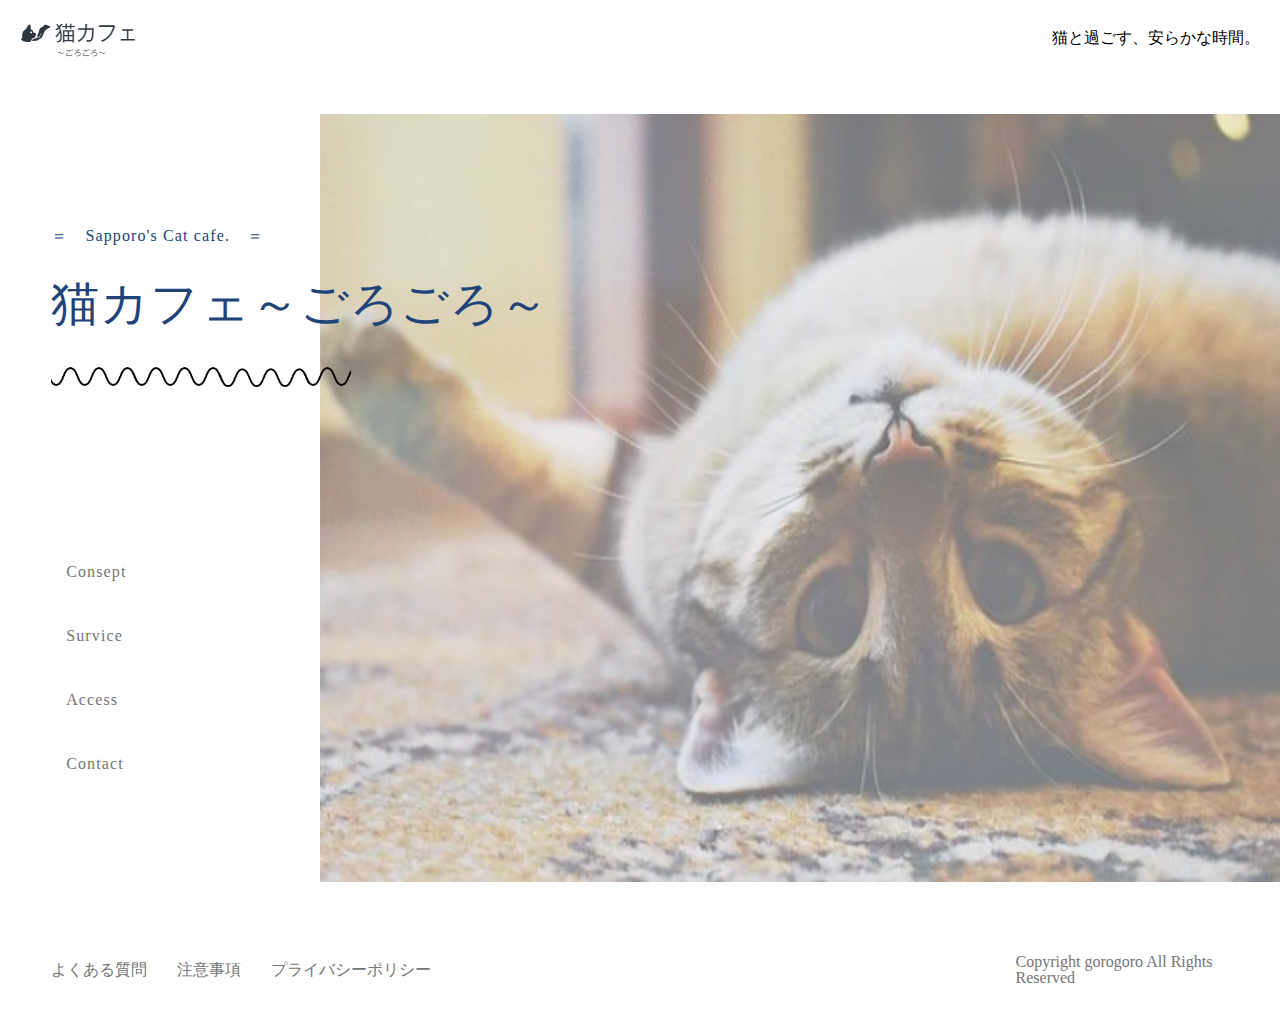
==== index.html @ 6cad1831 "Add files via upload" ====
<!DOCTYPE html>
<html lang="ja">
<head>
    <meta charset="UTF-8">
    <meta http-equiv="X-UA-Compatible" content="IE=edge">
    <meta name="viewport" content="width=device-width, initial-scale=1.0">
    <link rel="stylesheet" href="style.css">
    <script src="https://ajax.googleapis.com/ajax/libs/jquery/3.6.1/jquery.min.js"></script>
    <title>猫カフェ～ごろごろ～</title>
</head>
<body>
    <header>
        <div class="first-hd">
            <div class="hd-logo">
                <a href="./index.html"><img src="./images/logo (1).png" alt=""></a>
            </div>
            <div class="first-hd-message">
                <p>猫と過ごす、安らかな時間。</p>
            </div>
        </div>

        <div class="scroll-none">
            <div class="scroll-hd">
                <div class="scroll-icon">
                    <a href="./index.html"><img src="./images/logo (1).png" alt=""></a>
                </div>
                <nav class="scroll-nav">
                    <ul class="scroll-list">
                        <li><a href="./concept.html">Consept</a></li>
                        <li><a href="./survice.html">Survice</a></li>
                        <li><a href="./access.html">Access</a></li>
                        <li><a href="./contact.html">Contact</a></li>
                    </ul>
                </nav>
            </div>
        </div>

        <div class="top-r">
            <div class="button">
                <span></span>
            </div>
        </div>
        <nav class="slide-nav">
            <ul>
                <li><a href="./concept.html">Consept</a></li>
                <li><a href="./survice.html">Survice</a></li>
                <li><a href="./access.html">Access</a></li>
                <li><a href="./contact.html">Contact</a></li>
            </ul>
        </nav> 
    </header>
    <main>
        <div class="main-area">
            <div class="main-img">
                <div class="main-title">
                    <p>＝　Sapporo's Cat cafe.　＝</p>
                    <h2>猫カフェ～ごろごろ～</h2>
                    <div class="wave"><img src="./images/wave-9.png" alt=""></div>
                </div>
                 
            </div>
            <nav class="main-nav">
                <ul class="main-list">
                    <li><a href="./concept.html">Consept</a></li>
                    <li><a href="./survice.html">Survice</a></li>
                    <li><a href="./access.html">Access</a></li>
                    <li><a href="./contact.html">Contact</a></li>
                </ul>
            </nav>   
        </div>
    </main>
    <footer>
        <div class="ft-area">
            <ul class="ft-list">
                <li><a href="#">よくある質問</a></li>
                <li><a href="#">注意事項</a></li>
                <li><a href="#">プライバシーポリシー</a></li>
            </ul>
            <div class="copy-right">
                <p>Copyright gorogoro All Rights Reserved</p>
            </div>
            
        </div>
    </footer>

    <script>

        $(window).scroll(function(){
            $hdTop = $(this).scrollTop();
            if($hdTop >= 76) {
                $(".scroll-none").fadeIn(500);
            } else {
                $(".scroll-none").fadeOut(500);
            }
        })

        $(window).scroll(function(){
            var $top = $(window).scrollTop();
            var $hdH = $(".first-hd").outerHeight(true);

            console.log($hdH);

            if($top >= $hdH){
                $(".first-hd").addClass("hd-off");
                $(".button").addClass("btn-on");
            } else {
                $(".first-hd").removeClass("hd-off");
                $(".button").removeClass("btn-on");
            }
        })

        $(".button").click(function(){
            $(this).toggleClass("active");
            $(".slide-nav").toggleClass("scroll-0");
        });

    </script>
</body>
</html>
---- style.css ----
@charset "utf-8";

html,
body,
div,
span,
object,
iframe,
h1,
h2,
h3,
h4,
h5,
h6,
p,
blockquote,
pre,
abbr,
address,
cite,
code,
del,
dfn,
em,
ins,
kbd,
q,
samp,
small,
strong,
sub,
sup,
var,
b,
i,
dl,
dt,
dd,
ol,
ul,
li,
fieldset,
form,
label,
legend,
table,
caption,
tbody,
tfoot,
thead,
tr,
th,
td,
article,
aside,
canvas,
details,
figcaption,
figure,
footer,
header,
hgroup,
menu,
nav,
section,
summary,
time,
mark,
audio,
video {
    margin: 0;
    padding: 0;
    border: 0;
    outline: 0;
    font-size: 100%;
    vertical-align: baseline;
    background: transparent;
    font-weight: normal;
}
img {
    margin: 0;
    padding: 0;
    border: 0;
    outline: 0;
    font-size: 100%;
    vertical-align: bottom;
    background: transparent;
}
article,
aside,
details,
figcaption,
figure,
footer,
header,
hgroup,
menu,
nav,
section {
    display: block;
}
body {
    line-height: 1;
}
ol,
ul {
    list-style: none;
}
blockquote,
q {
    quotes: none;
}
blockquote:before,
blockquote:after,
q:before,
q:after {
    content: "";
    content: none;
}
table {
    border-collapse: collapse;
    border-spacing: 0;
}
ol,
ul {
    list-style: none;
}
blockquote,
q {
    quotes: none;
}
a {
    margin: 0;
    padding: 0;
    font-size: 100%;
    vertical-align: baseline;
    background: transparent;
    text-decoration: none;
}
ins {
    background-color: #ff9;
    color: #000;
    text-decoration: none;
}


/* ---------------ここから-------------------------- */


/* body {
    overflow-x: hidden;
} */

.first-hd {
    display: flex;
    justify-content: space-between;
    align-items: center;
    width: calc(100vw - 40px);
    height: 56px;
    margin: 10px 20px;
}

.first-hd-message {
    text-align: right;
}

.scroll-none {
    position: fixed;
    top: 0;
    z-index: 2000;
    display: none;
    background-color: #ffffffd7;
}

.scroll-hd {
    display: flex;
    justify-content: space-between;
    align-items: center;
    width: calc(100vw - 40px);
    height: 56px;
    padding: 10px 20px;
}

.scroll-list {
    display: flex;
    margin-right: 1vw;
}

.scroll-list li a {
    padding: 16px 2vw;
    display: block;
    color: rgb(117, 117, 117);
    position: relative;
}

.scroll-list li a::after{
    content: "";
    height: 1px;
    width: 0;
    position: absolute;
    bottom: 5px;
    left: 1vw;
    background-color: #214379;
    /* transform: scale(0,1); */
}

.scroll-list li a:hover {
    color: #214379;
}

.scroll-list li a:hover::after{
    width: calc(100% - 2vw);
    transition: all .5s;
    /* transform: scale(1,1); */
}

.slide-nav {
    display: none;
}

.main-area {
    height:calc(100vh - 56px);
    width: 100vw;
    letter-spacing: 0.07em;
}

.main-img {
    width: 100%;
    height: 100%;
    background-image: url(./images/sizing_cat.jpg);
    background-position: right center;
    background-size: 75%;
    background-repeat: no-repeat;
    position: relative;
    overflow: hidden;
}

.main-img::after {
    content: "";
    position: absolute;
    top: 0;
    right: 0;
    bottom: 0;
    left: 0;
    height: 100%;
    width: 100%;
    background-color: rgba(255, 255, 255, 0.4);
}

.main-img::before {
    content: '';
    position: absolute;
    /* top: -5px;
    bottom: -5px;
    left: -5px;
    right: -5px; */
    background: inherit;
    filter: blur(3px);
}

/* .main-img img {
    width: 80vw;
    position: absolute;
    right: 0;
    filter: opacity(0.7);
} */

.main-title {
    position: absolute;
    top: 18%;
    left: 4%;
    color: #214379;
    background-color: none;
}

/* .main-title::after {
    content: ;
    border: 3px wavy black;
} */

.main-title h2 {
    font-size: 3rem;
    line-height: 2.5em;
    filter: none;
}

.wave img {
    width: 300px;
}

.main-nav {
    position: absolute;
    line-height: 32px;
    left: 4%;
    top: 60%;
}

.main-list li {
    padding: 16px 10px;
}

.main-list a{
    color: #000;
    padding: 16px 5px;
    color: rgb(117, 117, 117);
    transition: all 0.5s;
}

.main-list a:hover {
    background-color: rgb(235, 235, 235);
    padding: 16px 15px;
    cursor: pointer;
}

footer {
    width: 100vw;
}

.ft-area {
    width: 92vw;
    margin: 0 auto;
    display: flex;
    justify-content: space-between;
    align-items: center;
}

.ft-list {
    width: 100%;
    height: 100px;
    display: flex;
    align-items: center;
    gap: 30px;
}

.ft-list a {
    color: rgb(117, 117, 117);
    
}

.copy-right {
    color: rgb(117, 117, 117);
}

.main-title {
    z-index: 1000;
}

@media screen and (max-width : 1024px){
    .ft-area {
        display: block;
    }

    .copy-right {
        width: 100%;
        text-align: right;
    }
}

@media screen and (max-width : 599px) {
    
    .main-img {
        background-size: 100%;
        background-size: cover;
    }

    .first-hd p {
        font-size: 0.8rem;
        color: rgb(100, 100, 100);
    }

    .scroll-none {
        visibility: hidden;
    }

    .top-r {
        position: absolute;
        top: 16px;
        right: 16px;
        z-index: 9999;
    }

    .button {
        border-radius: 10px;
        width: 40px;
        height: 40px;
        background-color: rgb(72, 72, 72);
        position: relative;
        transition: all .5s;
        display: none;
    }

    .btn-on {
        display: block;
        position: fixed;
        top: 30px;
        right: 30px;
        animation-name: fadebtn;
        animation-duration: 0.5s;
        animation-fill-mode: forwards;
        opacity: 0;
    }

    @keyframes fadebtn {
        from {
            opacity: 0;
            transform: translate(0 , -100%);
        }

        to {
            opacity: 1;
            transform: translate(0 , 0);
        }
    }

    .button:hover {
        cursor: pointer;
    }

    .button span,
    .button span::after,
    .button span::before{
        height: 3px;
        border-radius: 5px;
        width: 24px;
        margin: 6px auto;
        background-color: #fff;
        transition: all .6s;
    }

    .button span {
        position: absolute;
        top: 12px;
        left: 8px;
        transition: all .5s;
    }

    .button span::after {
        content: "";
        position: absolute;
        top: 4px;
    }

    .button span::before {
        content: "";
        position: absolute;
        bottom: 4px;
    }

    .button.active span {
        background-color: rgba(255, 255, 255, 0);
    }

    .button.active span::after {
        transform: rotate(-45deg);
        opacity: 1 !important;
        bottom: 0;
        transform-origin: 2px -2px 0;
    }

    .button.active span::before {
        transform: rotate(45deg);
        opacity: 1 !important;
        bottom: 0;
        background-color: #fff;
        transform-origin: 2px 4px 0;
    }

    

    .slide-nav {
        display: block;
        width: 100vw;
        height: 100vh;
        position: fixed;
        top: 0;
        right: -120%;
        background-color: #214379;
        transition: all .5s;
        z-index: 9000;
    }

    .scroll-0 {
        right: 0;
    }

    .slide-nav ul{
        position: absolute;
        top: 50%;
        left: 50%;
        transform: translate(-50% , -50%);
        list-style: none;
        padding: 0;
        text-align: center;
    }

    .slide-nav li a{
        text-decoration: none;
        color: rgb(255, 255, 255);
        line-height: 3rem;
        font-weight: 900;
        letter-spacing: 0.1rem;
    }

    .main-title h2 {
        font-size: 1.8rem;
    }

    .wave img {
        width: 240px;
    }

    .main-nav {
        position: absolute;
        line-height: 32px;
        left: 4%;
        top: 50%;
    }
    
    .main-list li {
        padding: 8px 0;
    }
    
    .main-list a{
        color: #000;
        padding: 16px 20px 16px 8px;
        transition: all 0.5s;
        background-color: rgba(255, 255, 255, 0.229);
        display: block;
        width: 100px;
    }

    .main-list a:hover {
        background-color: rgb(235, 235, 235);
        padding: 16px 24px;
        cursor: pointer;
    }

    .ft-area {
        display: flex;
        flex-direction: column;
    }

    .ft-list {
        flex-direction: column;
        justify-content: space-around;
        gap: 0;
        text-align: left;
        align-items: flex-start;
    }

    .ft-area {
        padding: 32px 0;
        align-items: flex-end;
    }

    .copy-right {
        vertical-align: bottom;
        margin-top: 12px;
    }

    .copy-right p{
        vertical-align: bottom;
        display: inline;
    }
}
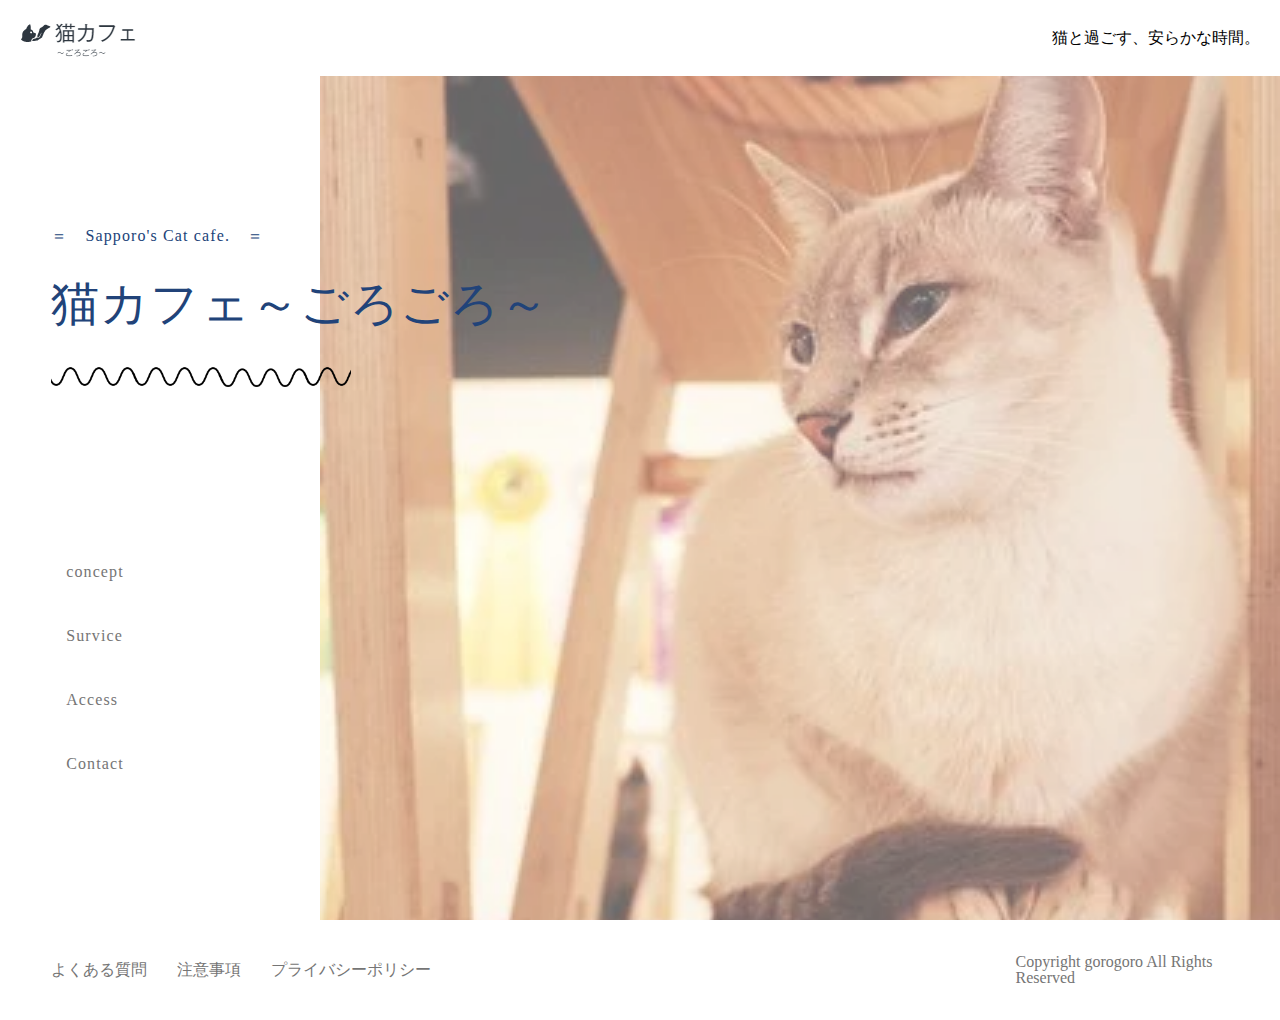
==== commit a003b873: "Add files via upload" ====
--- a/index.html
+++ b/index.html
@@ -26,7 +26,7 @@
                 </div>
                 <nav class="scroll-nav">
                     <ul class="scroll-list">
-                        <li><a href="./concept.html">Consept</a></li>
+                        <li><a href="./concept.html">concept</a></li>
                         <li><a href="./survice.html">Survice</a></li>
                         <li><a href="./access.html">Access</a></li>
                         <li><a href="./contact.html">Contact</a></li>
@@ -42,7 +42,7 @@
         </div>
         <nav class="slide-nav">
             <ul>
-                <li><a href="./concept.html">Consept</a></li>
+                <li><a href="./concept.html">concept</a></li>
                 <li><a href="./survice.html">Survice</a></li>
                 <li><a href="./access.html">Access</a></li>
                 <li><a href="./contact.html">Contact</a></li>
@@ -61,7 +61,7 @@
             </div>
             <nav class="main-nav">
                 <ul class="main-list">
-                    <li><a href="./concept.html">Consept</a></li>
+                    <li><a href="./concept.html">concept</a></li>
                     <li><a href="./survice.html">Survice</a></li>
                     <li><a href="./access.html">Access</a></li>
                     <li><a href="./contact.html">Contact</a></li>
--- a/style.css
+++ b/style.css
@@ -227,7 +227,7 @@
 .main-img {
     width: 100%;
     height: 100%;
-    background-image: url(./images/sizing_cat.jpg);
+    background-image: url(./images/cat-cafe-horizontal.jpg);
     background-position: right center;
     background-size: 75%;
     background-repeat: no-repeat;
@@ -360,7 +360,6 @@
     
     .main-img {
         background-size: 100%;
-        background-size: cover;
     }
 
     .first-hd p {
@@ -562,4 +561,4 @@
         vertical-align: bottom;
         display: inline;
     }
-}+}
